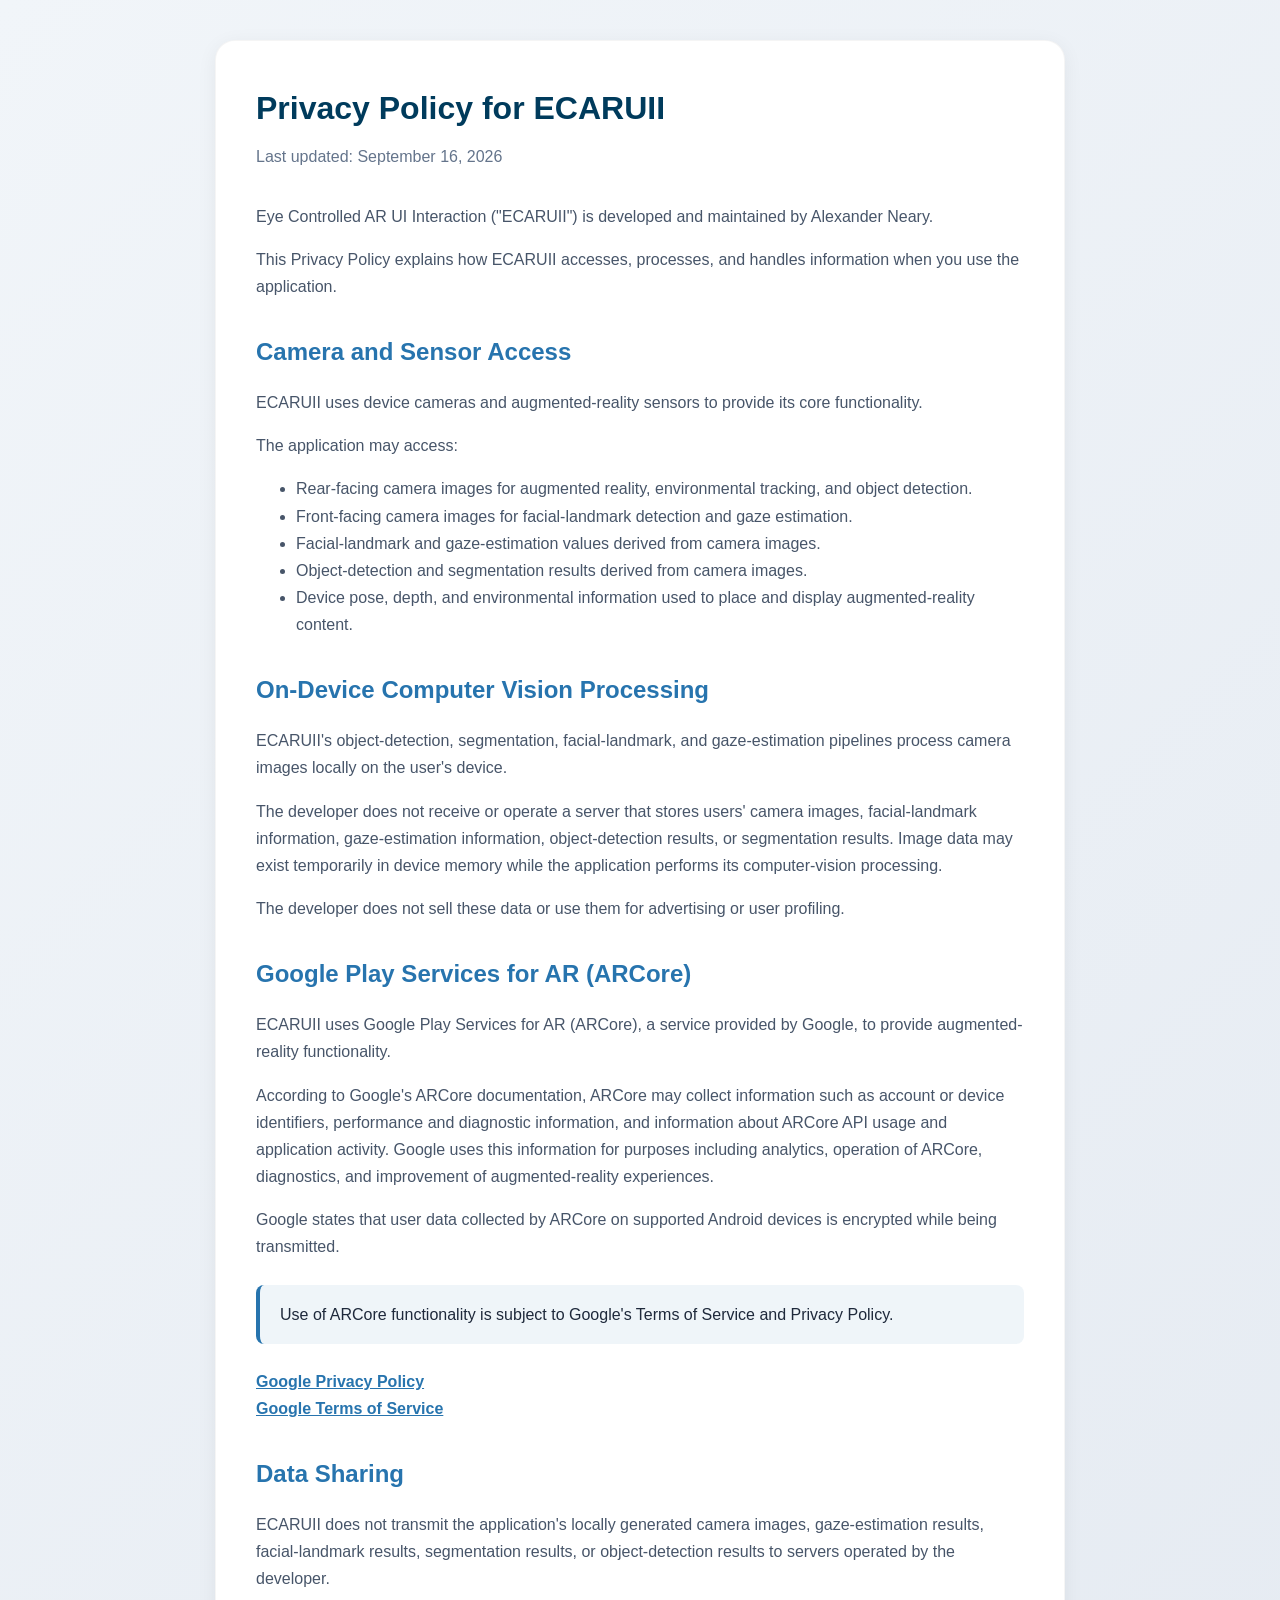
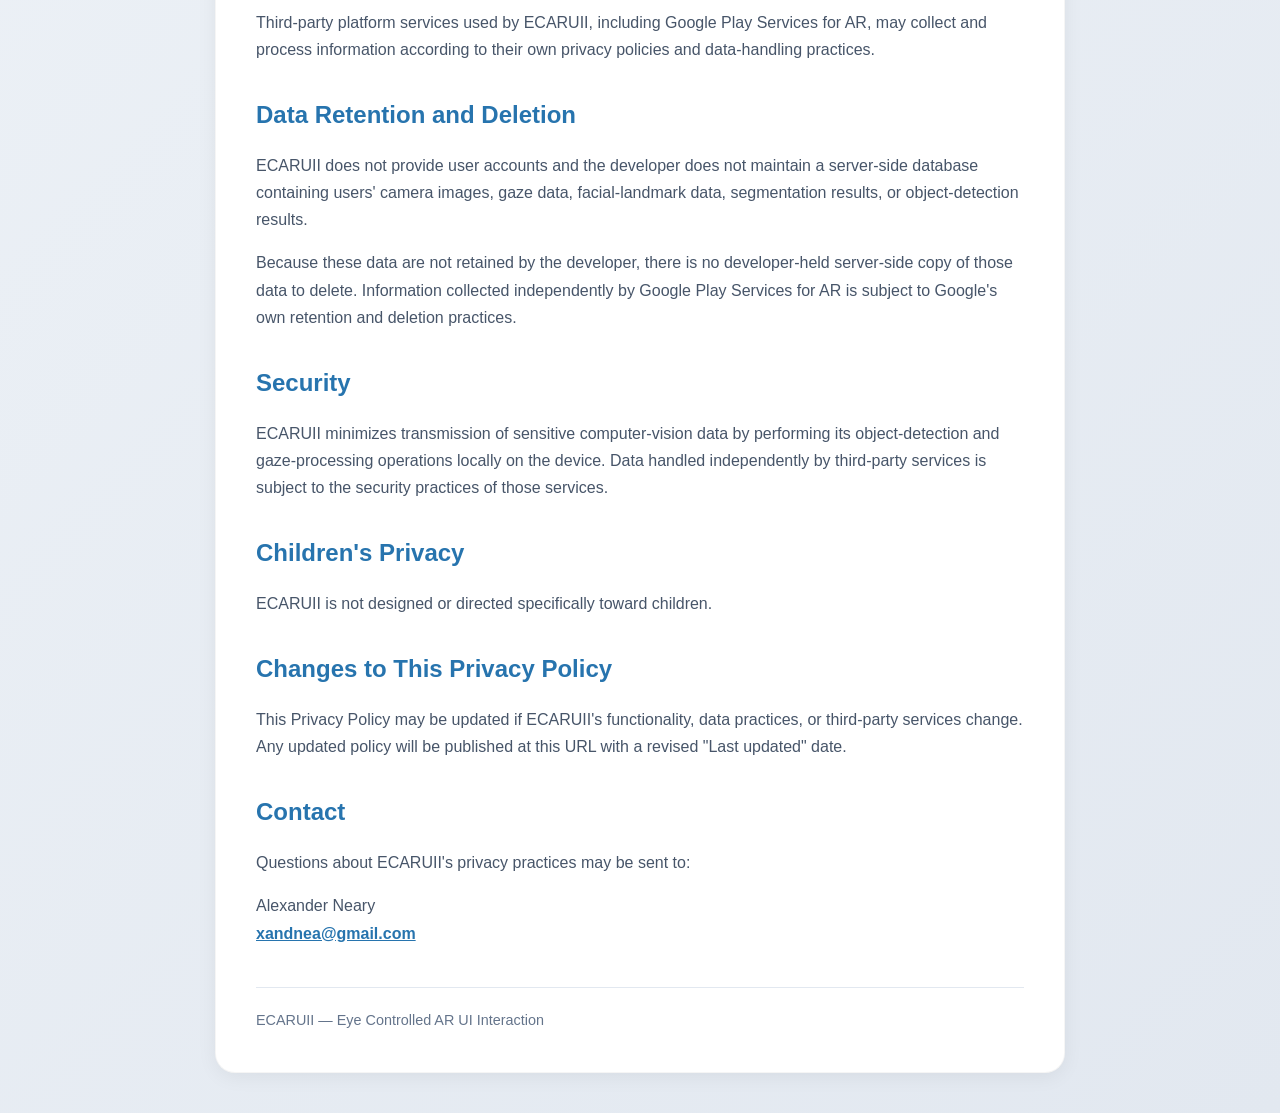
==== privacy/ecaruii/index.html @ 4c101f9f "Create web path for ECARUII privacy policy" ====
<!DOCTYPE html>
<html lang="en">
<head>
    <meta charset="UTF-8">
    <meta name="viewport" content="width=device-width, initial-scale=1.0">

    <title>ECARUII Privacy Policy</title>

    <style>
        :root {
            --ucla-blue: #2774AE;
            --ucla-gold: #FFD100;
            --dark-blue: #003B5C;
            --bg: #f8fafc;
            --card-bg: #ffffff;
            --text: #1e293b;
            --secondary-text: #475569;
        }

        * {
            box-sizing: border-box;
        }

        body {
            font-family: 'Inter', -apple-system, BlinkMacSystemFont,
                         "Segoe UI", sans-serif;
            background: linear-gradient(135deg, #f1f5f9 0%, #e2e8f0 100%);
            color: var(--text);
            margin: 0;
            padding: 40px 20px;
            line-height: 1.7;
        }

        .container {
            max-width: 850px;
            margin: 0 auto;
            background: var(--card-bg);
            border-radius: 20px;
            padding: 40px;
            box-shadow: 0 4px 20px rgba(0, 0, 0, 0.06);
            border: 1px solid rgba(0, 0, 0, 0.04);
        }

        h1 {
            color: var(--dark-blue);
            margin-top: 0;
            margin-bottom: 8px;
        }

        h2 {
            color: var(--ucla-blue);
            margin-top: 32px;
            margin-bottom: 8px;
        }

        p, li {
            color: var(--secondary-text);
        }

        .updated {
            color: #64748b;
            margin-top: 0;
            margin-bottom: 32px;
        }

        a {
            color: var(--ucla-blue);
            font-weight: 600;
        }

        .notice {
            background: rgba(39, 116, 174, 0.07);
            border-left: 4px solid var(--ucla-blue);
            padding: 16px 20px;
            border-radius: 8px;
            margin: 24px 0;
        }

        footer {
            margin-top: 40px;
            padding-top: 20px;
            border-top: 1px solid #e2e8f0;
            color: #64748b;
            font-size: 0.9rem;
        }

        @media (max-width: 600px) {
            body {
                padding: 20px 12px;
            }

            .container {
                padding: 24px 20px;
            }
        }
    </style>
</head>

<body>
<div class="container">

    <h1>Privacy Policy for ECARUII</h1>
    <p class="updated">Last updated: September 16, 2026</p>

    <p>
        Eye Controlled AR UI Interaction ("ECARUII") is developed
        and maintained by Alexander Neary.
    </p>

    <p>
        This Privacy Policy explains how ECARUII accesses, processes,
        and handles information when you use the application.
    </p>

    <h2>Camera and Sensor Access</h2>

    <p>
        ECARUII uses device cameras and augmented-reality sensors to
        provide its core functionality.
    </p>

    <p>The application may access:</p>

    <ul>
        <li>
            Rear-facing camera images for augmented reality,
            environmental tracking, and object detection.
        </li>
        <li>
            Front-facing camera images for facial-landmark detection
            and gaze estimation.
        </li>
        <li>
            Facial-landmark and gaze-estimation values derived from
            camera images.
        </li>
        <li>
            Object-detection and segmentation results derived from
            camera images.
        </li>
        <li>
            Device pose, depth, and environmental information used to
            place and display augmented-reality content.
        </li>
    </ul>

    <h2>On-Device Computer Vision Processing</h2>

    <p>
        ECARUII's object-detection, segmentation, facial-landmark, and
        gaze-estimation pipelines process camera images locally on the
        user's device.
    </p>

    <p>
        The developer does not receive or operate a server that stores
        users' camera images, facial-landmark information, gaze-estimation
        information, object-detection results, or segmentation results.
        Image data may exist temporarily in device memory while the
        application performs its computer-vision processing.
    </p>

    <p>
        The developer does not sell these data or use them for advertising
        or user profiling.
    </p>

    <h2>Google Play Services for AR (ARCore)</h2>

    <p>
        ECARUII uses Google Play Services for AR (ARCore), a service
        provided by Google, to provide augmented-reality functionality.
    </p>

    <p>
        According to Google's ARCore documentation, ARCore may collect
        information such as account or device identifiers, performance
        and diagnostic information, and information about ARCore API
        usage and application activity. Google uses this information
        for purposes including analytics, operation of ARCore, diagnostics,
        and improvement of augmented-reality experiences.
    </p>

    <p>
        Google states that user data collected by ARCore on supported
        Android devices is encrypted while being transmitted.
    </p>

    <div class="notice">
        Use of ARCore functionality is subject to Google's Terms of
        Service and Privacy Policy.
    </div>

    <p>
        <a href="https://policies.google.com/privacy"
           target="_blank"
           rel="noopener noreferrer">
            Google Privacy Policy
        </a>
        <br>

        <a href="https://policies.google.com/terms"
           target="_blank"
           rel="noopener noreferrer">
            Google Terms of Service
        </a>
    </p>

    <h2>Data Sharing</h2>

    <p>
        ECARUII does not transmit the application's locally generated
        camera images, gaze-estimation results, facial-landmark results,
        segmentation results, or object-detection results to servers
        operated by the developer.
    </p>

    <p>
        Third-party platform services used by ECARUII, including Google
        Play Services for AR, may collect and process information according
        to their own privacy policies and data-handling practices.
    </p>

    <h2>Data Retention and Deletion</h2>

    <p>
        ECARUII does not provide user accounts and the developer does not
        maintain a server-side database containing users' camera images,
        gaze data, facial-landmark data, segmentation results, or
        object-detection results.
    </p>

    <p>
        Because these data are not retained by the developer, there is no
        developer-held server-side copy of those data to delete.
        Information collected independently by Google Play Services for AR
        is subject to Google's own retention and deletion practices.
    </p>

    <h2>Security</h2>

    <p>
        ECARUII minimizes transmission of sensitive computer-vision data by
        performing its object-detection and gaze-processing operations
        locally on the device. Data handled independently by third-party
        services is subject to the security practices of those services.
    </p>

    <h2>Children's Privacy</h2>

    <p>
        ECARUII is not designed or directed specifically toward children.
    </p>

    <h2>Changes to This Privacy Policy</h2>

    <p>
        This Privacy Policy may be updated if ECARUII's functionality,
        data practices, or third-party services change. Any updated policy
        will be published at this URL with a revised "Last updated" date.
    </p>

    <h2>Contact</h2>

    <p>
        Questions about ECARUII's privacy practices may be sent to:
    </p>

    <p>
        Alexander Neary<br>
        <a href="mailto:xandnea@gmail.com">xandnea@gmail.com</a>
    </p>

    <footer>
        ECARUII &mdash; Eye Controlled AR UI Interaction
    </footer>

</div>
</body>
</html>
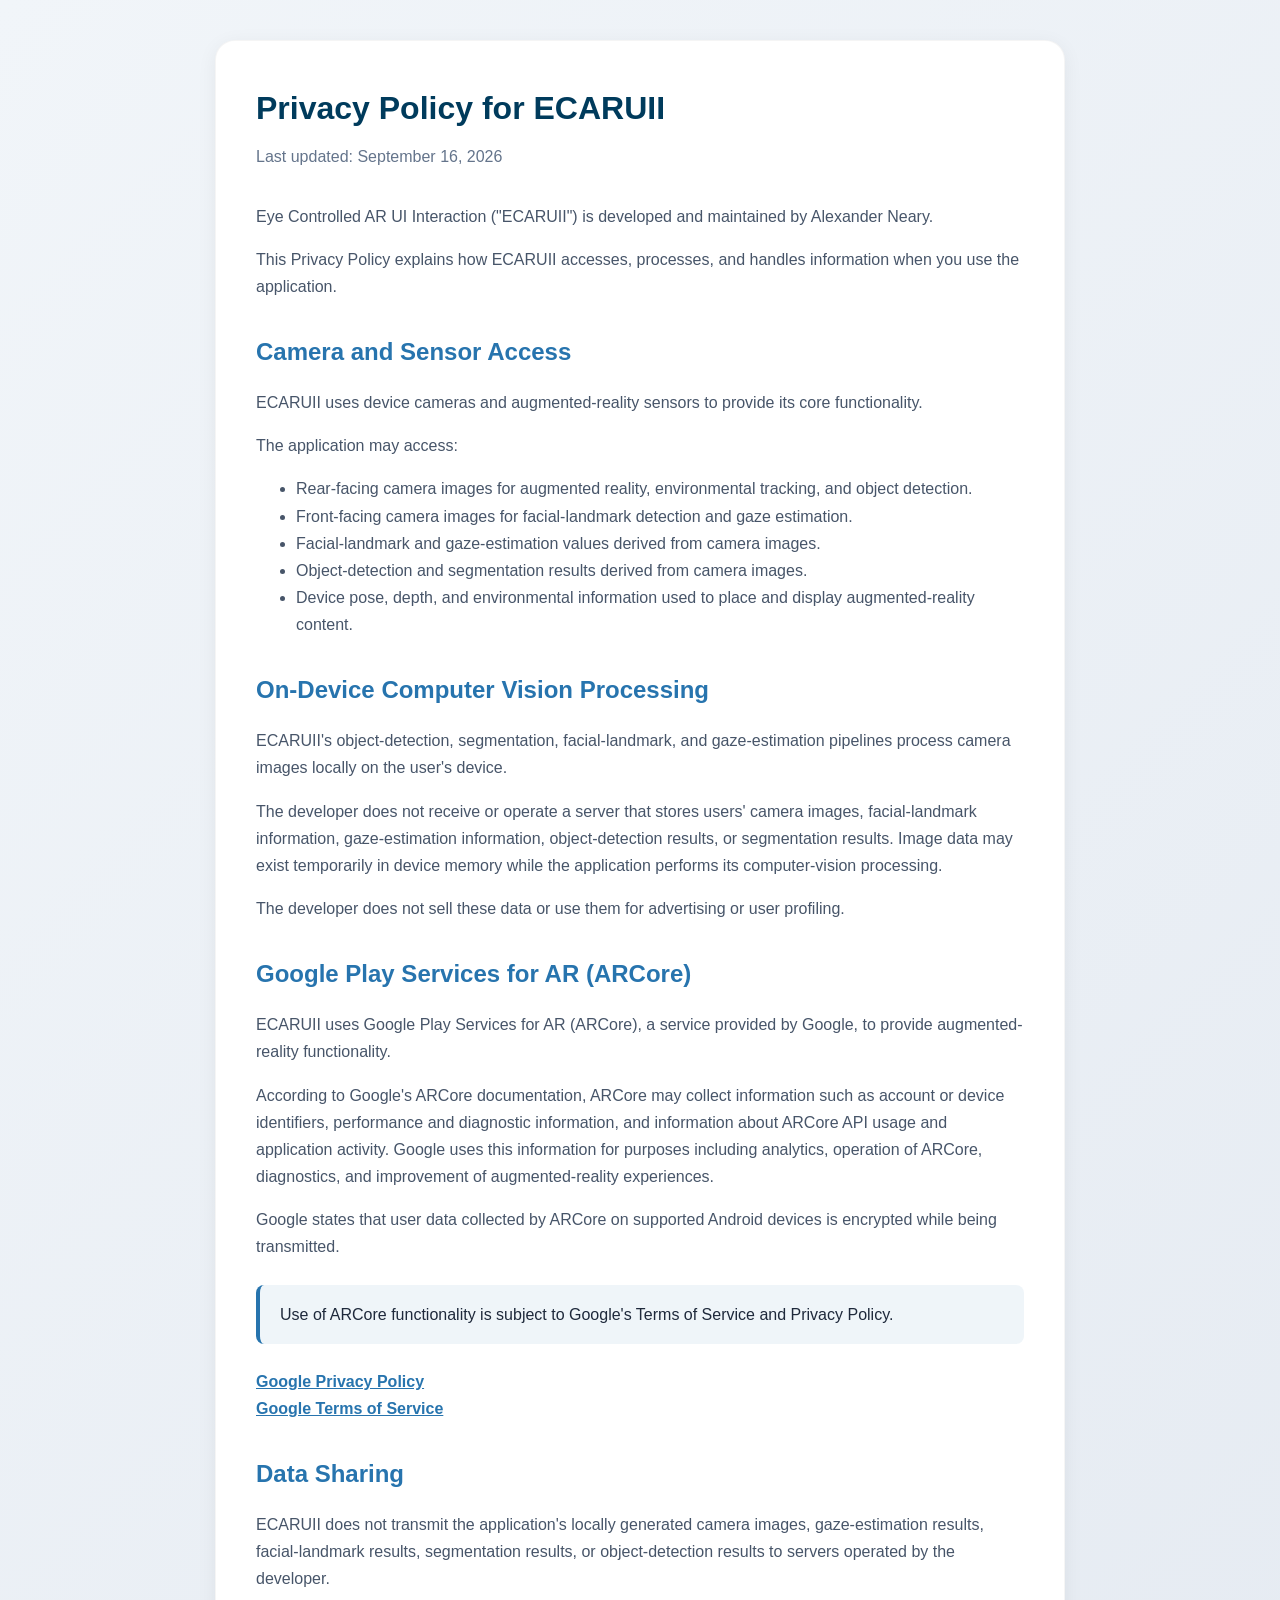
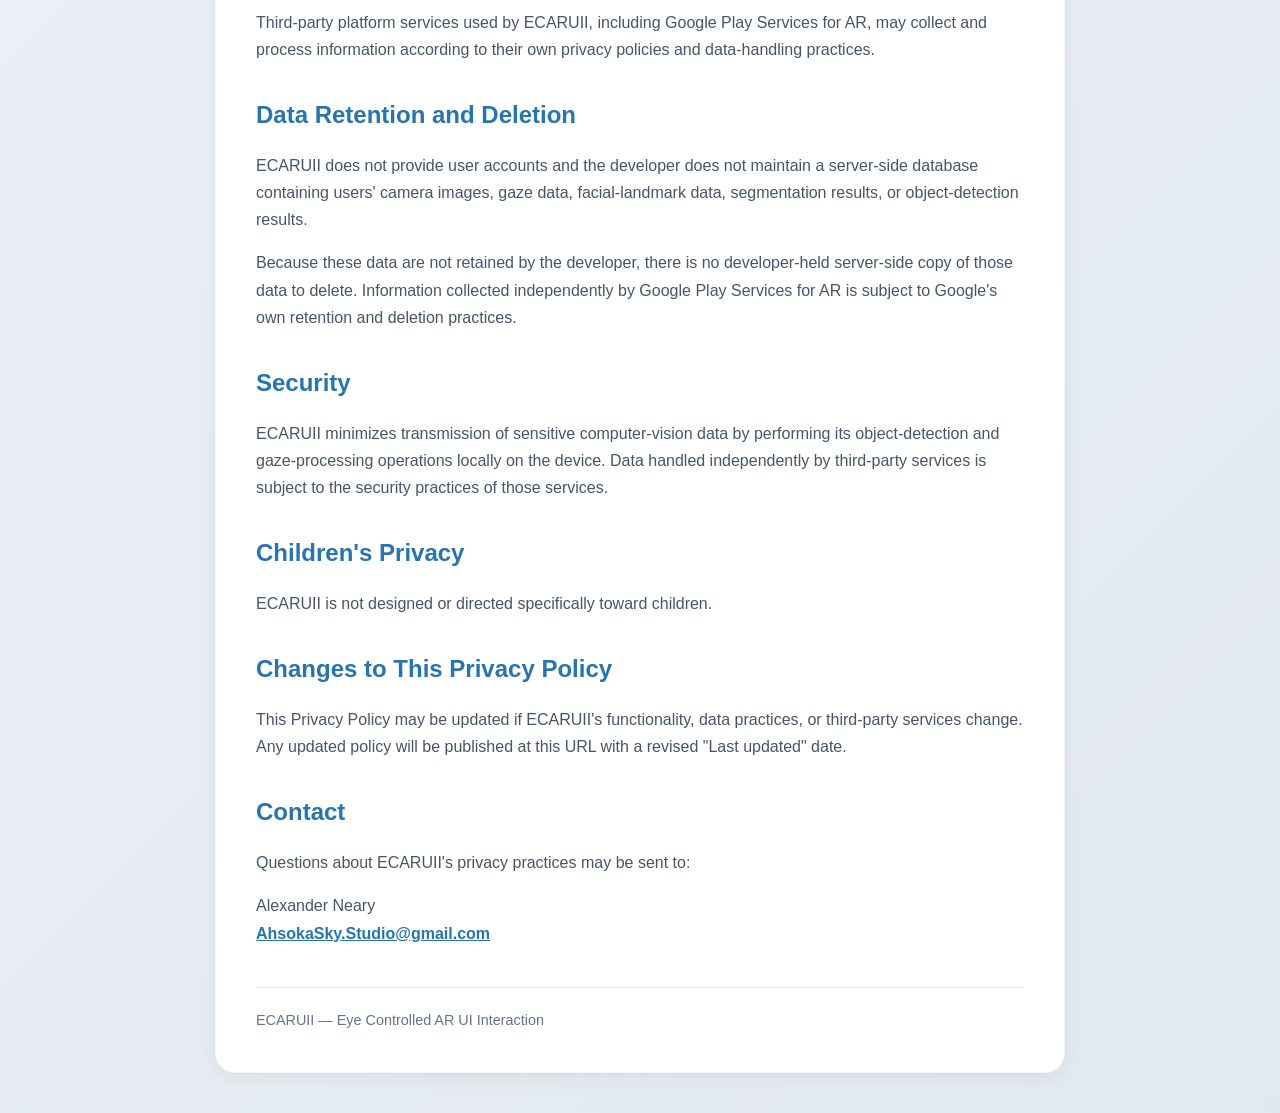
==== commit ea90fc8e: "Update email for ECARUII Policy Privacy - Personal to AhsokaSky.Studio@gmail.com" ====
--- a/privacy/ecaruii/index.html
+++ b/privacy/ecaruii/index.html
@@ -268,7 +268,7 @@
 
     <p>
         Alexander Neary<br>
-        <a href="mailto:xandnea@gmail.com">xandnea@gmail.com</a>
+        <a href="mailto:AhsokaSky.Studio@gmail.com">AhsokaSky.Studio@gmail.com</a>
     </p>
 
     <footer>
@@ -277,4 +277,4 @@
 
 </div>
 </body>
-</html>+</html>
